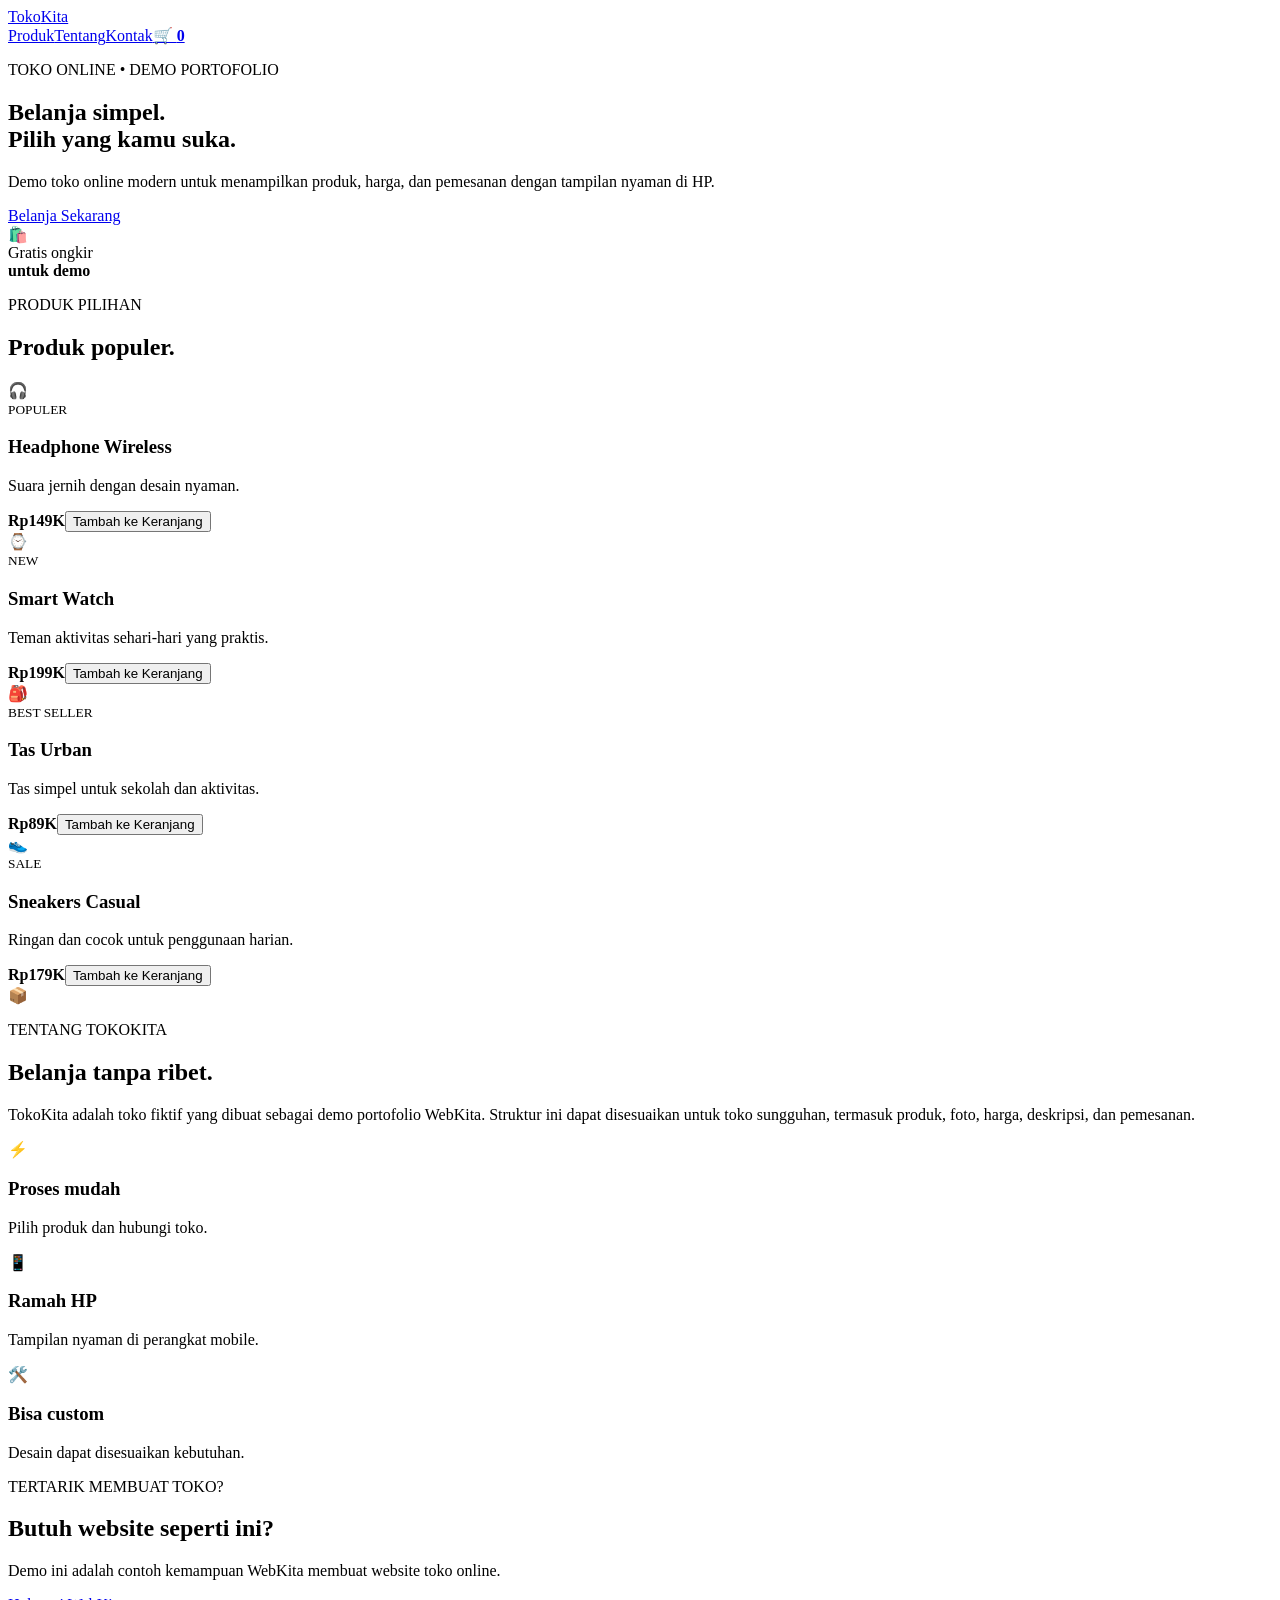
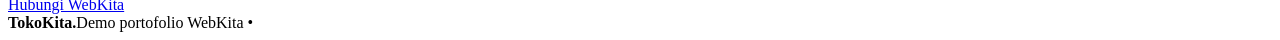
==== index.html @ 684fedd8 "Rename index (1).html to index.html" ====
<!doctype html><html lang="id"><head><meta charset="utf-8"><meta name="viewport" content="width=device-width,initial-scale=1"><title>TokoKita — Demo Toko</title><link rel="stylesheet" href="style.css"></head><body>
<header><a class="brand" href="#home">Toko<span>Kita</span></a><nav><a href="#produk">Produk</a><a href="#tentang">Tentang</a><a href="#kontak">Kontak</a><a href="#produk">🛒 <b id="cartCount">0</b></a></nav></header>
<main>
<section id="home" class="hero"><div><p class="label">TOKO ONLINE • DEMO PORTOFOLIO</p><h1>Belanja simpel.<br><span>Pilih yang kamu suka.</span></h1><p class="desc">Demo toko online modern untuk menampilkan produk, harga, dan pemesanan dengan tampilan nyaman di HP.</p><a class="btn primary" href="#produk">Belanja Sekarang</a></div><div class="hero-art"><div class="bag">🛍️</div><div class="float">Gratis ongkir<br><strong>untuk demo</strong></div></div></section>
<section id="produk" class="section"><p class="label">PRODUK PILIHAN</p><h2>Produk populer.</h2><div class="products">
<article><div class="pic one">🎧</div><div class="info"><small>POPULER</small><h3>Headphone Wireless</h3><p>Suara jernih dengan desain nyaman.</p><strong>Rp149K</strong><button onclick="addCart()">Tambah ke Keranjang</button></div></article>
<article><div class="pic two">⌚</div><div class="info"><small>NEW</small><h3>Smart Watch</h3><p>Teman aktivitas sehari-hari yang praktis.</p><strong>Rp199K</strong><button onclick="addCart()">Tambah ke Keranjang</button></div></article>
<article><div class="pic three">🎒</div><div class="info"><small>BEST SELLER</small><h3>Tas Urban</h3><p>Tas simpel untuk sekolah dan aktivitas.</p><strong>Rp89K</strong><button onclick="addCart()">Tambah ke Keranjang</button></div></article>
<article><div class="pic four">👟</div><div class="info"><small>SALE</small><h3>Sneakers Casual</h3><p>Ringan dan cocok untuk penggunaan harian.</p><strong>Rp179K</strong><button onclick="addCart()">Tambah ke Keranjang</button></div></article>
</div></section>
<section id="tentang" class="about"><div class="about-art">📦</div><div><p class="label">TENTANG TOKOKITA</p><h2>Belanja tanpa ribet.</h2><p class="muted">TokoKita adalah toko fiktif yang dibuat sebagai demo portofolio WebKita. Struktur ini dapat disesuaikan untuk toko sungguhan, termasuk produk, foto, harga, deskripsi, dan pemesanan.</p></div></section>
<section class="features"><div>⚡<h3>Proses mudah</h3><p>Pilih produk dan hubungi toko.</p></div><div>📱<h3>Ramah HP</h3><p>Tampilan nyaman di perangkat mobile.</p></div><div>🛠️<h3>Bisa custom</h3><p>Desain dapat disesuaikan kebutuhan.</p></div></section>
<section id="kontak" class="cta"><p class="label">TERTARIK MEMBUAT TOKO?</p><h2>Butuh website seperti ini?</h2><p>Demo ini adalah contoh kemampuan WebKita membuat website toko online.</p><a class="btn primary" href="https://wa.me/6283890390224?text=Halo%20WebKita%2C%20saya%20tertarik%20dengan%20demo%20website%20toko." target="_blank">Hubungi WebKita</a></section>
</main><footer><strong>TokoKita.</strong><span>Demo portofolio WebKita • <span id="year"></span></span></footer><script src="script.js"></script></body></html>
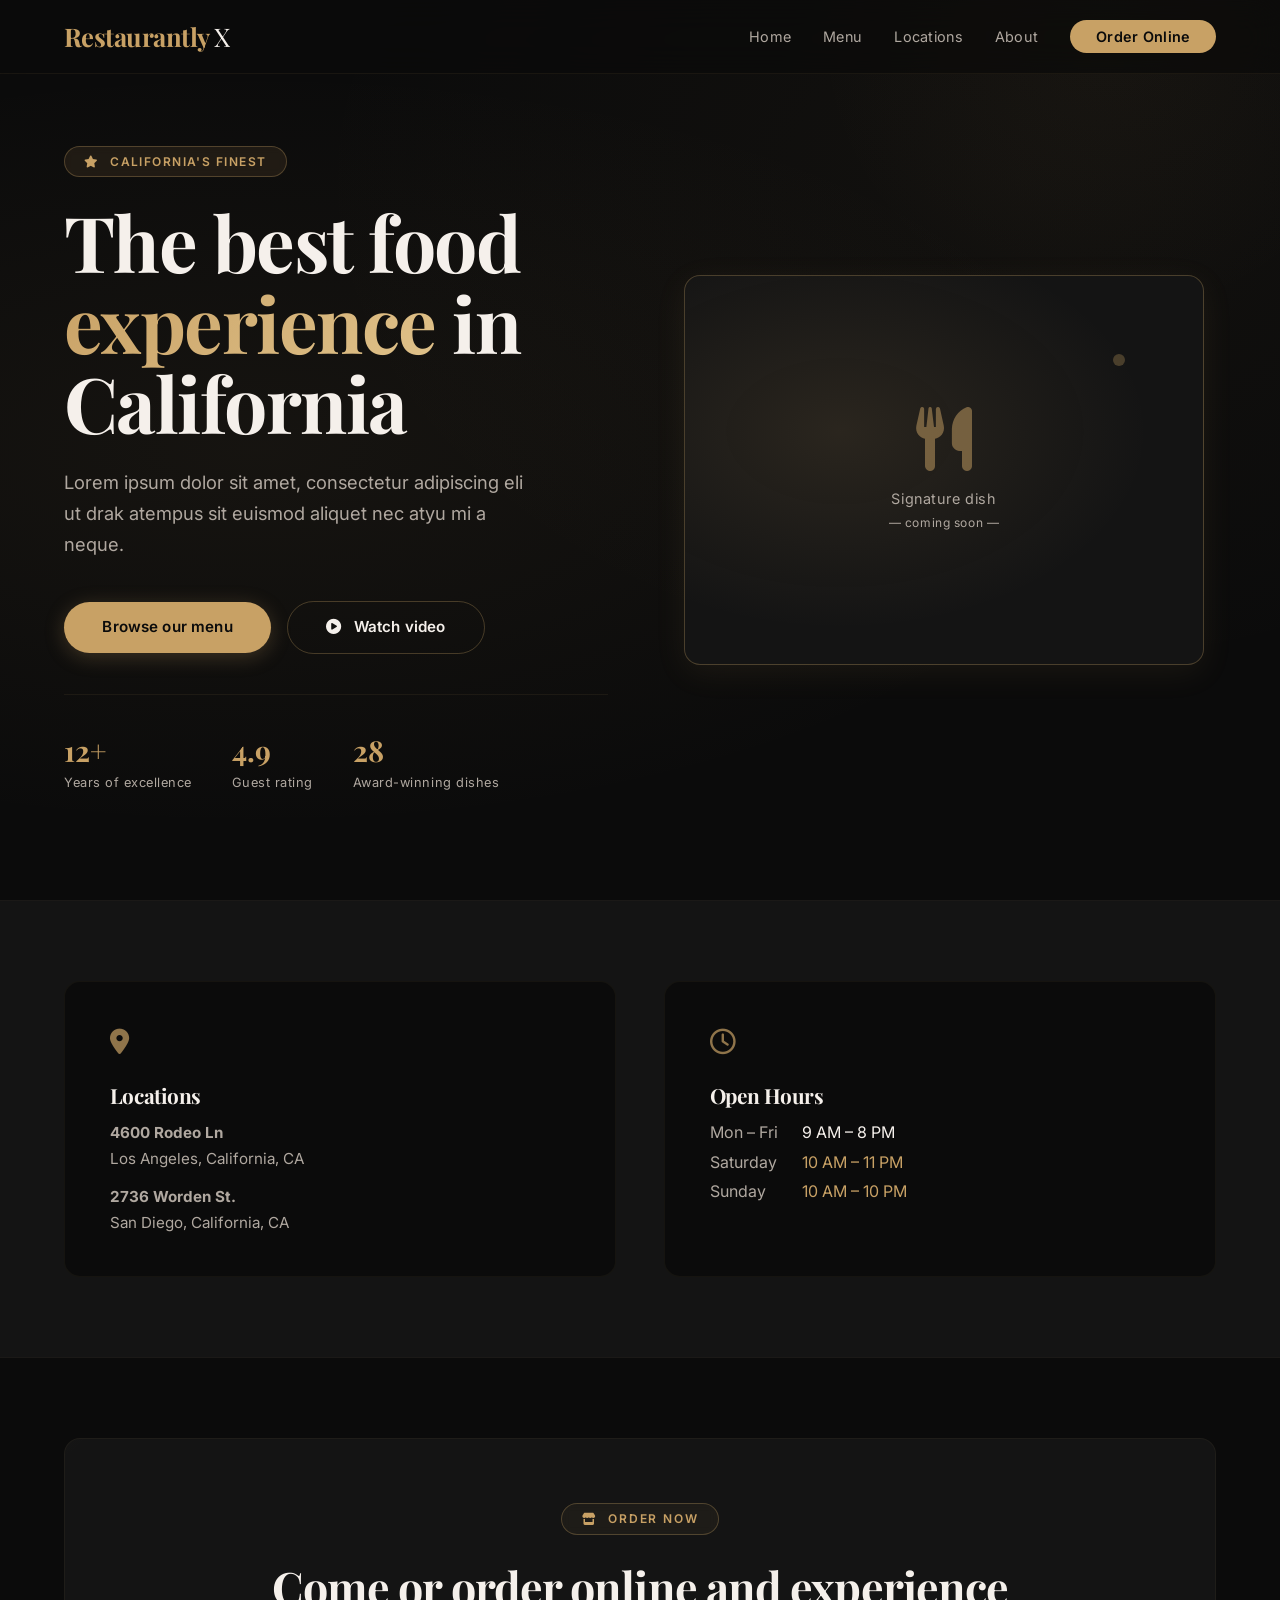
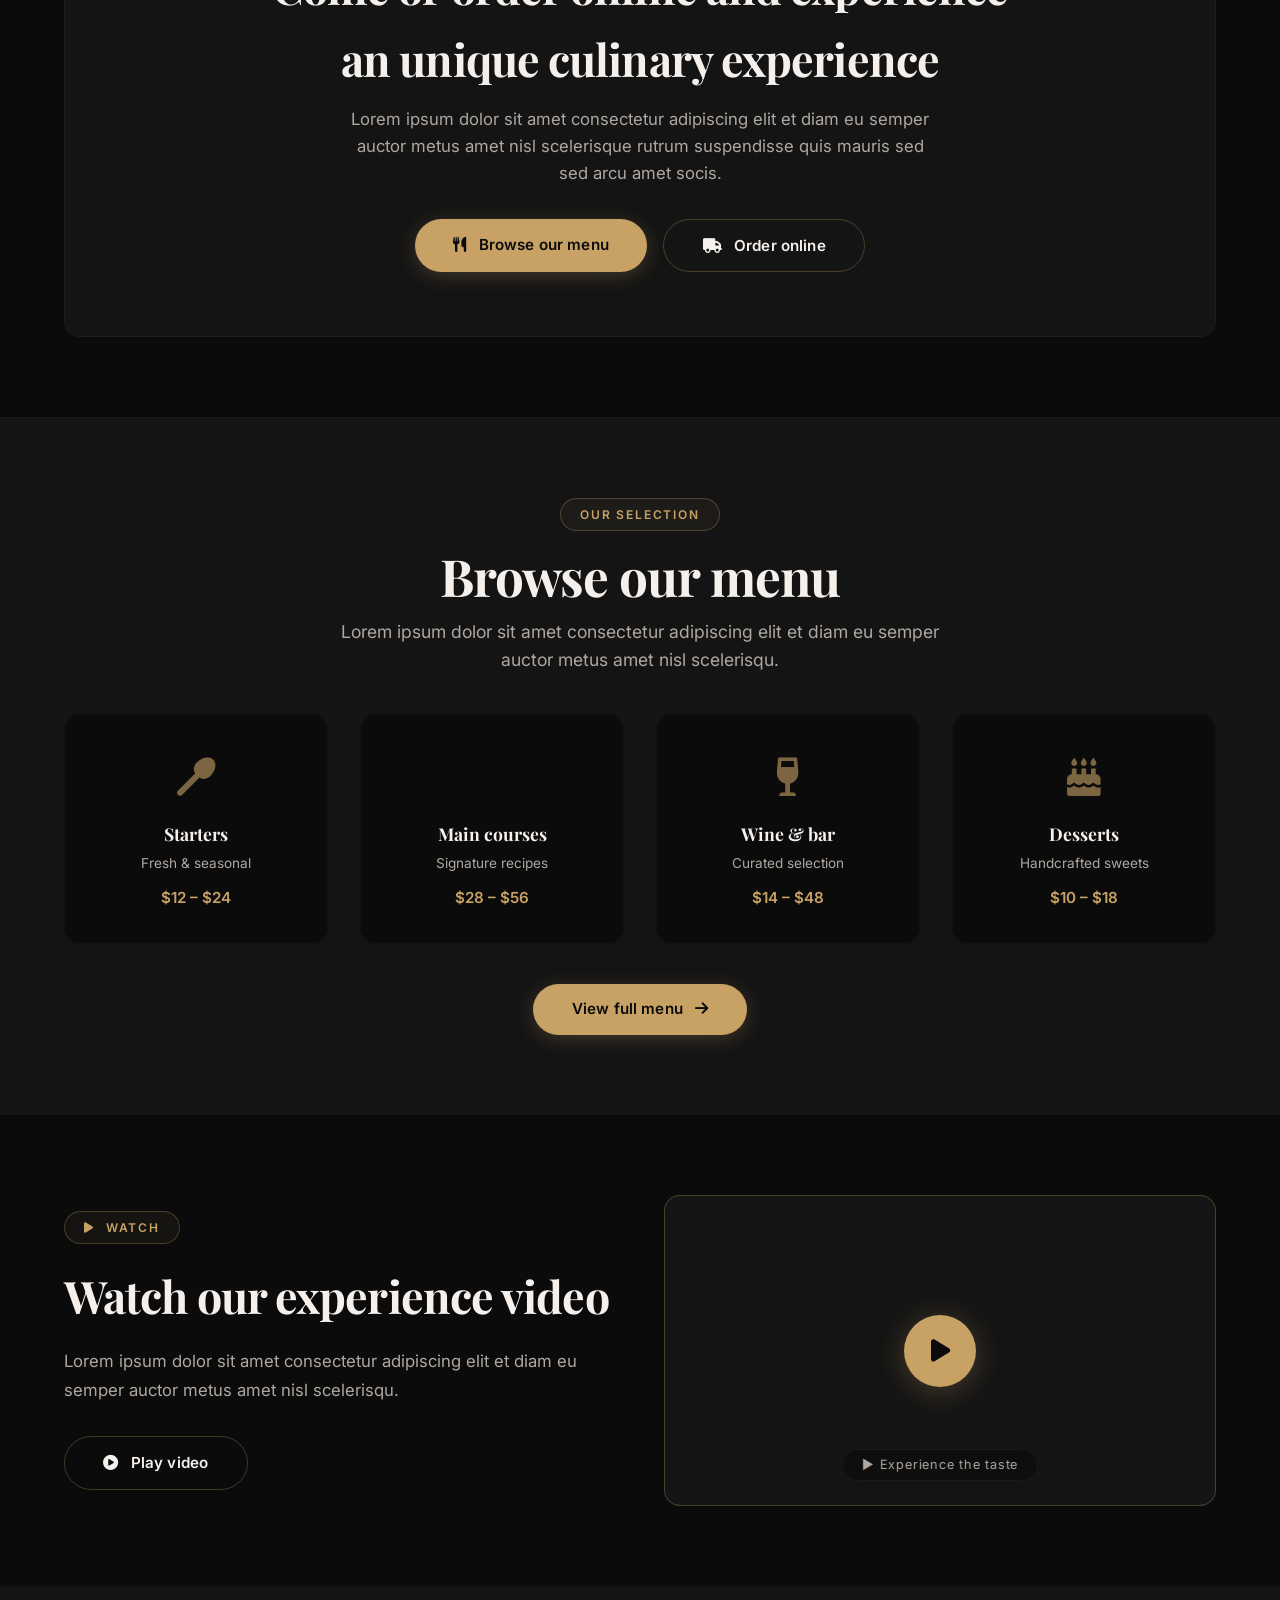
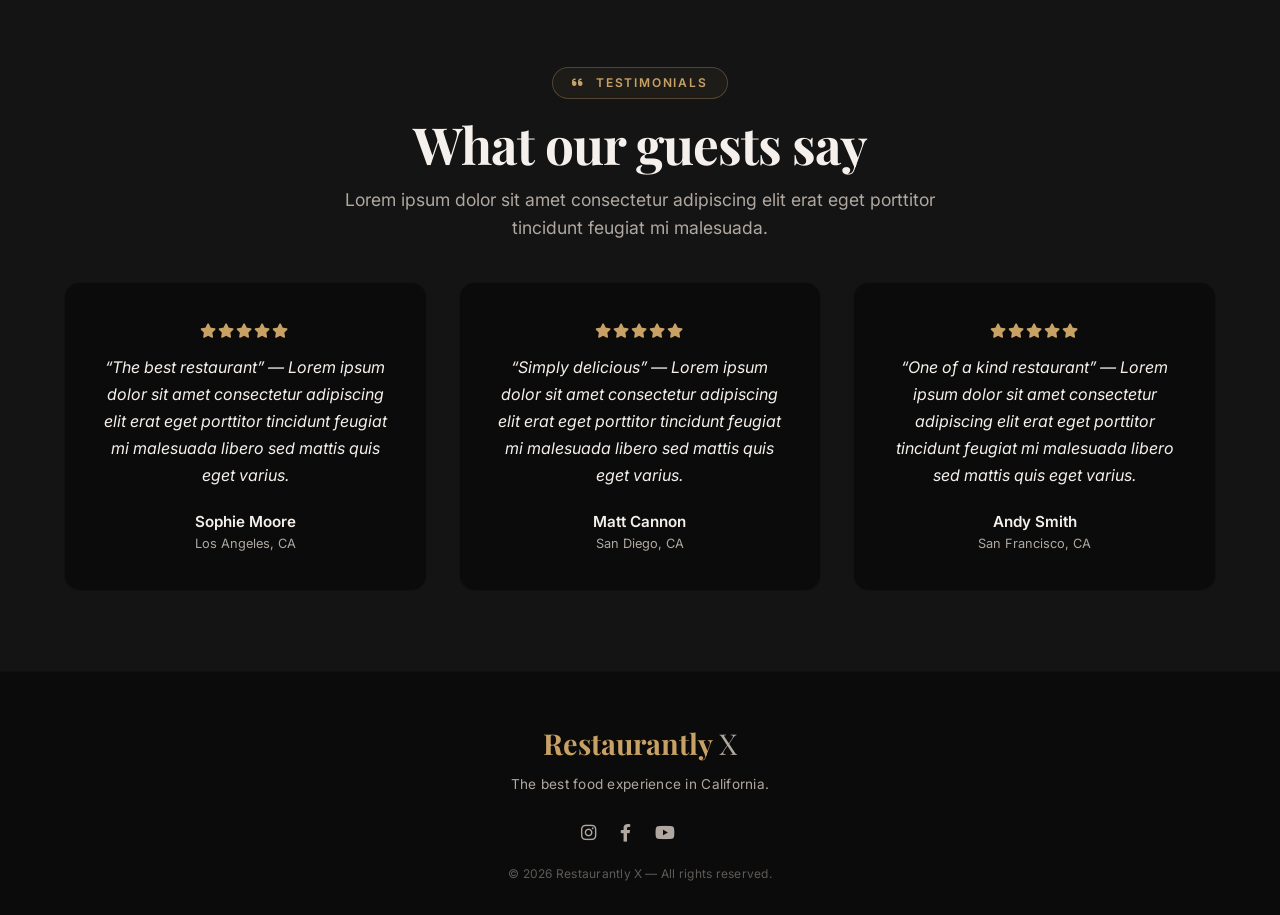
==== commit 3313907d: "Replace TokoKita demo with Restaurantly X template Replaced demo store HTML structure with restauran" ====
--- a/index.html
+++ b/index.html
@@ -1,14 +1,270 @@
-<!doctype html><html lang="id"><head><meta charset="utf-8"><meta name="viewport" content="width=device-width,initial-scale=1"><title>TokoKita — Demo Toko</title><link rel="stylesheet" href="style.css"></head><body>
-<header><a class="brand" href="#home">Toko<span>Kita</span></a><nav><a href="#produk">Produk</a><a href="#tentang">Tentang</a><a href="#kontak">Kontak</a><a href="#produk">🛒 <b id="cartCount">0</b></a></nav></header>
-<main>
-<section id="home" class="hero"><div><p class="label">TOKO ONLINE • DEMO PORTOFOLIO</p><h1>Belanja simpel.<br><span>Pilih yang kamu suka.</span></h1><p class="desc">Demo toko online modern untuk menampilkan produk, harga, dan pemesanan dengan tampilan nyaman di HP.</p><a class="btn primary" href="#produk">Belanja Sekarang</a></div><div class="hero-art"><div class="bag">🛍️</div><div class="float">Gratis ongkir<br><strong>untuk demo</strong></div></div></section>
-<section id="produk" class="section"><p class="label">PRODUK PILIHAN</p><h2>Produk populer.</h2><div class="products">
-<article><div class="pic one">🎧</div><div class="info"><small>POPULER</small><h3>Headphone Wireless</h3><p>Suara jernih dengan desain nyaman.</p><strong>Rp149K</strong><button onclick="addCart()">Tambah ke Keranjang</button></div></article>
-<article><div class="pic two">⌚</div><div class="info"><small>NEW</small><h3>Smart Watch</h3><p>Teman aktivitas sehari-hari yang praktis.</p><strong>Rp199K</strong><button onclick="addCart()">Tambah ke Keranjang</button></div></article>
-<article><div class="pic three">🎒</div><div class="info"><small>BEST SELLER</small><h3>Tas Urban</h3><p>Tas simpel untuk sekolah dan aktivitas.</p><strong>Rp89K</strong><button onclick="addCart()">Tambah ke Keranjang</button></div></article>
-<article><div class="pic four">👟</div><div class="info"><small>SALE</small><h3>Sneakers Casual</h3><p>Ringan dan cocok untuk penggunaan harian.</p><strong>Rp179K</strong><button onclick="addCart()">Tambah ke Keranjang</button></div></article>
-</div></section>
-<section id="tentang" class="about"><div class="about-art">📦</div><div><p class="label">TENTANG TOKOKITA</p><h2>Belanja tanpa ribet.</h2><p class="muted">TokoKita adalah toko fiktif yang dibuat sebagai demo portofolio WebKita. Struktur ini dapat disesuaikan untuk toko sungguhan, termasuk produk, foto, harga, deskripsi, dan pemesanan.</p></div></section>
-<section class="features"><div>⚡<h3>Proses mudah</h3><p>Pilih produk dan hubungi toko.</p></div><div>📱<h3>Ramah HP</h3><p>Tampilan nyaman di perangkat mobile.</p></div><div>🛠️<h3>Bisa custom</h3><p>Desain dapat disesuaikan kebutuhan.</p></div></section>
-<section id="kontak" class="cta"><p class="label">TERTARIK MEMBUAT TOKO?</p><h2>Butuh website seperti ini?</h2><p>Demo ini adalah contoh kemampuan WebKita membuat website toko online.</p><a class="btn primary" href="https://wa.me/6283890390224?text=Halo%20WebKita%2C%20saya%20tertarik%20dengan%20demo%20website%20toko." target="_blank">Hubungi WebKita</a></section>
-</main><footer><strong>TokoKita.</strong><span>Demo portofolio WebKita • <span id="year"></span></span></footer><script src="script.js"></script></body></html>
+<!DOCTYPE html>
+<html lang="en">
+<head>
+    <meta charset="UTF-8" />
+    <meta name="viewport" content="width=device-width, initial-scale=1.0" />
+    <title>Restaurantly X · Home V1</title>
+
+    <!-- Google Fonts -->
+    <link rel="preconnect" href="https://fonts.googleapis.com" />
+    <link rel="preconnect" href="https://fonts.gstatic.com" crossorigin />
+    <link href="https://fonts.googleapis.com/css2?family=Playfair+Display:ital,wght@0,400;0,700;1,400&family=Inter:opsz,wght@14..32,300;14..32,400;14..32,600;14..32,700&display=swap" rel="stylesheet" />
+
+    <!-- Font Awesome (icons) -->
+    <link rel="stylesheet" href="https://cdnjs.cloudflare.com/ajax/libs/font-awesome/6.0.0-beta3/css/all.min.css" />
+
+    <!-- Main CSS -->
+    <link rel="stylesheet" href="style.css" />
+</head>
+<body>
+
+    <!-- ===== NAVBAR ===== -->
+    <nav class="navbar" id="navbar">
+        <div class="container">
+            <a href="#" class="nav-logo">Restaurantly <span>X</span></a>
+
+            <ul class="nav-links" id="navLinks">
+                <li><a href="#">Home</a></li>
+                <li><a href="#">Menu</a></li>
+                <li><a href="#">Locations</a></li>
+                <li><a href="#">About</a></li>
+                <li><a href="#" class="btn-nav">Order Online</a></li>
+            </ul>
+
+            <button class="nav-toggle" id="navToggle" aria-label="Toggle navigation">
+                <span></span>
+                <span></span>
+                <span></span>
+            </button>
+        </div>
+    </nav>
+
+    <!-- ===== HERO ===== -->
+    <section class="hero" id="home">
+        <div class="container">
+            <div class="hero-grid">
+
+                <!-- left -->
+                <div class="hero-content">
+                    <span class="hero-badge"><i class="fas fa-star" style="margin-right: 6px;"></i> California's Finest</span>
+                    <h1 class="hero-title heading-serif">
+                        The best food <br /><span class="highlight">experience</span> in California
+                    </h1>
+                    <p class="hero-desc">
+                        Lorem ipsum dolor sit amet, consectetur adipiscing eli ut drak
+                        atempus sit euismod aliquet nec atyu mi a neque.
+                    </p>
+                    <div class="hero-buttons">
+                        <a href="#" class="btn-primary">Browse our menu</a>
+                        <a href="#" class="btn-outline"><i class="fas fa-play-circle"></i> Watch video</a>
+                    </div>
+
+                    <div class="hero-stats">
+                        <div class="stat">
+                            <span class="stat-number">12+</span>
+                            <span class="stat-label">Years of excellence</span>
+                        </div>
+                        <div class="stat">
+                            <span class="stat-number">4.9</span>
+                            <span class="stat-label">Guest rating</span>
+                        </div>
+                        <div class="stat">
+                            <span class="stat-number">28</span>
+                            <span class="stat-label">Award-winning dishes</span>
+                        </div>
+                    </div>
+                </div>
+
+                <!-- right -->
+                <div class="hero-visual">
+                    <div class="hero-image-placeholder">
+                        <i class="fas fa-utensils"></i>
+                        <p>Signature dish<br /><span style="font-size:0.75rem; color:var(--text-muted);">— coming soon —</span></p>
+                        <span class="gold-dot"></span>
+                    </div>
+                </div>
+
+            </div>
+        </div>
+    </section>
+
+    <!-- ===== LOCATION & HOURS ===== -->
+    <section class="section-info" id="locations">
+        <div class="container">
+            <div class="info-grid">
+
+                <!-- Locations -->
+                <div class="info-card">
+                    <div class="card-icon"><i class="fas fa-location-dot"></i></div>
+                    <h3 class="heading-serif">Locations</h3>
+                    <p class="address-line"><strong>4600 Rodeo Ln</strong><br />Los Angeles, California, CA</p>
+                    <p class="address-line" style="margin-top: 0.75rem;"><strong>2736 Worden St.</strong><br />San Diego, California, CA</p>
+                </div>
+
+                <!-- Open Hours -->
+                <div class="info-card">
+                    <div class="card-icon"><i class="far fa-clock"></i></div>
+                    <h3 class="heading-serif">Open Hours</h3>
+                    <div class="hours-grid">
+                        <span class="day">Mon – Fri</span>
+                        <span class="time">9 AM – 8 PM</span>
+                        <span class="day">Saturday</span>
+                        <span class="time gold">10 AM – 11 PM</span>
+                        <span class="day">Sunday</span>
+                        <span class="time gold">10 AM – 10 PM</span>
+                    </div>
+                </div>
+
+            </div>
+        </div>
+    </section>
+
+    <!-- ===== CTA ORDER ===== -->
+    <section class="section-cta">
+        <div class="container">
+            <div class="cta-box">
+                <span class="section-tag"><i class="fas fa-store" style="margin-right: 6px;"></i> Order now</span>
+                <h2 class="heading-serif">Come or order online and experience <br class="hide-mobile" /> an unique culinary experience</h2>
+                <p>
+                    Lorem ipsum dolor sit amet consectetur adipiscing elit et diam eu semper
+                    auctor metus amet nisl scelerisque rutrum suspendisse quis mauris sed sed arcu amet socis.
+                </p>
+                <div class="btn-group">
+                    <a href="#" class="btn-primary"><i class="fas fa-utensils" style="margin-right: 8px;"></i> Browse our menu</a>
+                    <a href="#" class="btn-outline"><i class="fas fa-truck" style="margin-right: 8px;"></i> Order online</a>
+                </div>
+            </div>
+        </div>
+    </section>
+
+    <!-- ===== MENU PREVIEW ===== -->
+    <section class="section-menu" id="menu">
+        <div class="container text-center">
+            <span class="section-tag">Our selection</span>
+            <h2 class="section-title heading-serif">Browse our menu</h2>
+            <p class="section-subtitle">
+                Lorem ipsum dolor sit amet consectetur adipiscing elit et diam eu semper auctor metus amet nisl scelerisqu.
+            </p>
+
+            <div class="menu-grid">
+                <div class="menu-item">
+                    <div class="menu-icon"><i class="fas fa-utensil-spoon"></i></div>
+                    <h4>Starters</h4>
+                    <p>Fresh &amp; seasonal</p>
+                    <span class="price">$12 – $24</span>
+                </div>
+                <div class="menu-item">
+                    <div class="menu-icon"><i class="fas fa-bowl-food"></i></div>
+                    <h4>Main courses</h4>
+                    <p>Signature recipes</p>
+                    <span class="price">$28 – $56</span>
+                </div>
+                <div class="menu-item">
+                    <div class="menu-icon"><i class="fas fa-wine-glass"></i></div>
+                    <h4>Wine &amp; bar</h4>
+                    <p>Curated selection</p>
+                    <span class="price">$14 – $48</span>
+                </div>
+                <div class="menu-item">
+                    <div class="menu-icon"><i class="fas fa-cake"></i></div>
+                    <h4>Desserts</h4>
+                    <p>Handcrafted sweets</p>
+                    <span class="price">$10 – $18</span>
+                </div>
+            </div>
+
+            <div style="margin-top: 2.5rem;">
+                <a href="#" class="btn-primary">View full menu <i class="fas fa-arrow-right" style="margin-left: 8px;"></i></a>
+            </div>
+        </div>
+    </section>
+
+    <!-- ===== VIDEO / EXPERIENCE ===== -->
+    <section class="section-video" id="video">
+        <div class="container">
+            <div class="video-grid">
+
+                <div class="video-content">
+                    <span class="section-tag"><i class="fas fa-play" style="margin-right: 6px;"></i> Watch</span>
+                    <h2 class="heading-serif">Watch our experience video</h2>
+                    <p>
+                        Lorem ipsum dolor sit amet consectetur adipiscing elit et diam eu semper
+                        auctor metus amet nisl scelerisqu.
+                    </p>
+                    <a href="#" class="btn-outline"><i class="fas fa-play-circle" style="margin-right: 8px;"></i> Play video</a>
+                </div>
+
+                <div class="video-player" role="button" tabindex="0">
+                    <div class="play-btn"><i class="fas fa-play"></i></div>
+                    <span class="play-label">▶  Experience the taste</span>
+                </div>
+
+            </div>
+        </div>
+    </section>
+
+    <!-- ===== TESTIMONIALS ===== -->
+    <section class="section-testimonials" id="testimonials">
+        <div class="container text-center">
+            <span class="section-tag"><i class="fas fa-quote-left" style="margin-right: 6px;"></i> Testimonials</span>
+            <h2 class="section-title heading-serif">What our guests say</h2>
+            <p class="section-subtitle">
+                Lorem ipsum dolor sit amet consectetur adipiscing elit erat eget porttitor tincidunt feugiat mi malesuada.
+            </p>
+
+            <div class="testimonial-grid">
+
+                <div class="testimonial-card">
+                    <div class="stars"><i class="fas fa-star"></i><i class="fas fa-star"></i><i class="fas fa-star"></i><i class="fas fa-star"></i><i class="fas fa-star"></i></div>
+                    <blockquote>“The best restaurant” — Lorem ipsum dolor sit amet consectetur adipiscing elit erat eget porttitor tincidunt feugiat mi malesuada libero sed mattis quis eget varius.</blockquote>
+                    <div class="author">
+                        <span class="author-name">Sophie Moore</span>
+                        <span class="author-location">Los Angeles, CA</span>
+                    </div>
+                </div>
+
+                <div class="testimonial-card">
+                    <div class="stars"><i class="fas fa-star"></i><i class="fas fa-star"></i><i class="fas fa-star"></i><i class="fas fa-star"></i><i class="fas fa-star"></i></div>
+                    <blockquote>“Simply delicious” — Lorem ipsum dolor sit amet consectetur adipiscing elit erat eget porttitor tincidunt feugiat mi malesuada libero sed mattis quis eget varius.</blockquote>
+                    <div class="author">
+                        <span class="author-name">Matt Cannon</span>
+                        <span class="author-location">San Diego, CA</span>
+                    </div>
+                </div>
+
+                <div class="testimonial-card">
+                    <div class="stars"><i class="fas fa-star"></i><i class="fas fa-star"></i><i class="fas fa-star"></i><i class="fas fa-star"></i><i class="fas fa-star"></i></div>
+                    <blockquote>“One of a kind restaurant” — Lorem ipsum dolor sit amet consectetur adipiscing elit erat eget porttitor tincidunt feugiat mi malesuada libero sed mattis quis eget varius.</blockquote>
+                    <div class="author">
+                        <span class="author-name">Andy Smith</span>
+                        <span class="author-location">San Francisco, CA</span>
+                    </div>
+                </div>
+
+            </div>
+        </div>
+    </section>
+
+    <!-- ===== FOOTER ===== -->
+    <footer class="footer">
+        <div class="container">
+            <div class="footer-logo">Restaurantly <span style="color:var(--text-muted); font-weight:300;">X</span></div>
+            <p style="max-width:400px; margin:0 auto 0.5rem auto;">
+                The best food experience in California.
+            </p>
+            <div class="socials">
+                <a href="#" aria-label="Instagram"><i class="fab fa-instagram"></i></a>
+                <a href="#" aria-label="Facebook"><i class="fab fa-facebook-f"></i></a>
+                <a href="#" aria-label="YouTube"><i class="fab fa-youtube"></i></a>
+                <a href="#" aria-label="Twitter"><i class="fab fa-x-twitter"></i></a>
+            </div>
+            <p style="font-size:0.75rem; opacity:0.5;">
+                &copy; 2026 Restaurantly X — All rights reserved.
+            </p>
+        </div>
+    </footer>
+
+    <!-- Main JavaScript -->
+    <script src="script.js"></script>
+</body>
+</html>
--- a/style.css
+++ b/style.css
@@ -0,0 +1,915 @@
+/* ----- RESET & BASE ----- */
+*,
+*::before,
+*::after {
+    margin: 0;
+    padding: 0;
+    box-sizing: border-box;
+}
+
+:root {
+    --bg-dark: #0b0b0b;
+    --bg-card: #141414;
+    --bg-section: #1a1a1a;
+    --gold: #c8a165;
+    --gold-light: #e0c28a;
+    --gold-glow: rgba(200, 161, 101, 0.25);
+    --text-light: #f5f0eb;
+    --text-muted: #b0a8a0;
+    --border-gold: rgba(200, 161, 101, 0.3);
+    --shadow-gold: 0 8px 32px rgba(200, 161, 101, 0.08);
+    --radius: 16px;
+    --transition: 0.35s cubic-bezier(0.25, 0.46, 0.45, 0.94);
+}
+
+html {
+    scroll-behavior: smooth;
+}
+
+body {
+    font-family: 'Inter', sans-serif;
+    background-color: var(--bg-dark);
+    color: var(--text-light);
+    line-height: 1.6;
+    -webkit-font-smoothing: antialiased;
+}
+
+img {
+    max-width: 100%;
+    display: block;
+}
+
+a {
+    text-decoration: none;
+    color: inherit;
+}
+
+.container {
+    max-width: 1200px;
+    margin: 0 auto;
+    padding: 0 24px;
+}
+
+/* ----- TYPOGRAPHY ----- */
+.heading-serif {
+    font-family: 'Playfair Display', serif;
+    font-weight: 700;
+    letter-spacing: -0.02em;
+}
+
+.heading-serif-italic {
+    font-family: 'Playfair Display', serif;
+    font-weight: 400;
+    font-style: italic;
+}
+
+.gold-text {
+    color: var(--gold);
+}
+
+.gold-border {
+    border-color: var(--gold);
+}
+
+.section-tag {
+    display: inline-block;
+    font-size: 0.75rem;
+    font-weight: 600;
+    letter-spacing: 0.15em;
+    text-transform: uppercase;
+    color: var(--gold);
+    border: 1px solid var(--border-gold);
+    padding: 0.35rem 1.2rem;
+    border-radius: 40px;
+    margin-bottom: 1rem;
+    backdrop-filter: blur(4px);
+    background: rgba(200, 161, 101, 0.06);
+}
+
+.section-title {
+    font-size: clamp(2rem, 5vw, 3.2rem);
+    line-height: 1.15;
+    margin-bottom: 0.75rem;
+}
+
+.section-subtitle {
+    font-size: 1.1rem;
+    color: var(--text-muted);
+    max-width: 600px;
+    margin: 0 auto 2rem auto;
+}
+
+/* ----- BUTTONS ----- */
+.btn-primary {
+    display: inline-block;
+    background: var(--gold);
+    color: #0b0b0b;
+    font-weight: 600;
+    font-size: 0.95rem;
+    padding: 0.85rem 2.4rem;
+    border-radius: 60px;
+    border: none;
+    cursor: pointer;
+    transition: var(--transition);
+    letter-spacing: 0.01em;
+    box-shadow: 0 4px 20px rgba(200, 161, 101, 0.25);
+}
+
+.btn-primary:hover {
+    background: var(--gold-light);
+    transform: translateY(-2px);
+    box-shadow: 0 8px 32px rgba(200, 161, 101, 0.35);
+}
+
+.btn-outline {
+    display: inline-block;
+    background: transparent;
+    color: var(--text-light);
+    font-weight: 600;
+    font-size: 0.95rem;
+    padding: 0.85rem 2.4rem;
+    border-radius: 60px;
+    border: 1.5px solid var(--border-gold);
+    cursor: pointer;
+    transition: var(--transition);
+    letter-spacing: 0.01em;
+}
+
+.btn-outline:hover {
+    background: var(--gold);
+    color: #0b0b0b;
+    border-color: var(--gold);
+    transform: translateY(-2px);
+    box-shadow: 0 8px 32px rgba(200, 161, 101, 0.2);
+}
+
+/* ----- NAVIGATION ----- */
+.navbar {
+    position: fixed;
+    top: 0;
+    left: 0;
+    right: 0;
+    z-index: 1000;
+    padding: 1rem 0;
+    background: rgba(11, 11, 11, 0.7);
+    backdrop-filter: blur(16px) saturate(180%);
+    border-bottom: 1px solid rgba(200, 161, 101, 0.08);
+    transition: var(--transition);
+}
+
+.navbar .container {
+    display: flex;
+    align-items: center;
+    justify-content: space-between;
+    flex-wrap: wrap;
+    gap: 0.75rem 1.5rem;
+}
+
+.nav-logo {
+    font-family: 'Playfair Display', serif;
+    font-size: 1.6rem;
+    font-weight: 700;
+    letter-spacing: -0.02em;
+    color: var(--gold);
+}
+
+.nav-logo span {
+    color: var(--text-light);
+    font-weight: 300;
+}
+
+.nav-links {
+    display: flex;
+    align-items: center;
+    gap: 2rem;
+    list-style: none;
+    font-size: 0.9rem;
+    font-weight: 400;
+}
+
+.nav-links a {
+    color: var(--text-muted);
+    transition: var(--transition);
+    position: relative;
+    letter-spacing: 0.02em;
+}
+
+.nav-links a::after {
+    content: '';
+    position: absolute;
+    bottom: -4px;
+    left: 0;
+    width: 0;
+    height: 2px;
+    background: var(--gold);
+    transition: var(--transition);
+}
+
+.nav-links a:hover {
+    color: var(--text-light);
+}
+
+.nav-links a:hover::after {
+    width: 100%;
+}
+
+.nav-links .btn-nav {
+    background: var(--gold);
+    color: #0b0b0b;
+    padding: 0.5rem 1.6rem;
+    border-radius: 40px;
+    font-weight: 600;
+    transition: var(--transition);
+}
+
+.nav-links .btn-nav:hover {
+    background: var(--gold-light);
+    transform: translateY(-1px);
+    box-shadow: 0 4px 20px rgba(200, 161, 101, 0.25);
+}
+
+.nav-links .btn-nav::after {
+    display: none;
+}
+
+.nav-toggle {
+    display: none;
+    flex-direction: column;
+    gap: 5px;
+    background: transparent;
+    border: none;
+    cursor: pointer;
+    padding: 4px;
+}
+
+.nav-toggle span {
+    display: block;
+    width: 26px;
+    height: 2px;
+    background: var(--text-light);
+    border-radius: 4px;
+    transition: var(--transition);
+}
+
+/* ----- HERO ----- */
+.hero {
+    min-height: 100vh;
+    display: flex;
+    align-items: center;
+    position: relative;
+    padding: 120px 0 80px;
+    background:
+        radial-gradient(ellipse at 20% 50%, rgba(200, 161, 101, 0.06) 0%, transparent 60%),
+        radial-gradient(ellipse at 80% 20%, rgba(200, 161, 101, 0.04) 0%, transparent 50%),
+        var(--bg-dark);
+    overflow: hidden;
+}
+
+.hero::before {
+    content: '';
+    position: absolute;
+    top: -30%;
+    right: -10%;
+    width: 600px;
+    height: 600px;
+    background: radial-gradient(circle, rgba(200, 161, 101, 0.04) 0%, transparent 70%);
+    border-radius: 50%;
+    pointer-events: none;
+}
+
+.hero-grid {
+    display: grid;
+    grid-template-columns: 1fr 1fr;
+    gap: 4rem;
+    align-items: center;
+    position: relative;
+    z-index: 2;
+}
+
+.hero-content {
+    max-width: 620px;
+}
+
+.hero-badge {
+    display: inline-block;
+    background: rgba(200, 161, 101, 0.10);
+    border: 1px solid var(--border-gold);
+    border-radius: 40px;
+    padding: 0.3rem 1.2rem;
+    font-size: 0.75rem;
+    font-weight: 600;
+    letter-spacing: 0.12em;
+    text-transform: uppercase;
+    color: var(--gold);
+    margin-bottom: 1.5rem;
+    backdrop-filter: blur(4px);
+}
+
+.hero-title {
+    font-size: clamp(2.8rem, 7vw, 4.8rem);
+    line-height: 1.05;
+    margin-bottom: 1.5rem;
+}
+
+.hero-title .highlight {
+    background: linear-gradient(135deg, var(--gold), var(--gold-light));
+    -webkit-background-clip: text;
+    -webkit-text-fill-color: transparent;
+    background-clip: text;
+}
+
+.hero-desc {
+    font-size: 1.15rem;
+    color: var(--text-muted);
+    max-width: 480px;
+    margin-bottom: 2.5rem;
+    line-height: 1.7;
+}
+
+.hero-buttons {
+    display: flex;
+    flex-wrap: wrap;
+    gap: 1rem;
+    align-items: center;
+}
+
+.hero-buttons .btn-outline i {
+    margin-right: 0.5rem;
+}
+
+.hero-visual {
+    display: flex;
+    justify-content: center;
+    align-items: center;
+    position: relative;
+}
+
+.hero-image-placeholder {
+    width: 100%;
+    max-width: 520px;
+    aspect-ratio: 4/3;
+    background:
+        radial-gradient(ellipse at 30% 40%, rgba(200, 161, 101, 0.12) 0%, transparent 60%),
+        var(--bg-card);
+    border-radius: var(--radius);
+    border: 1px solid var(--border-gold);
+    display: flex;
+    flex-direction: column;
+    align-items: center;
+    justify-content: center;
+    padding: 2rem;
+    text-align: center;
+    position: relative;
+    box-shadow: var(--shadow-gold);
+    backdrop-filter: blur(2px);
+}
+
+.hero-image-placeholder i {
+    font-size: 4rem;
+    color: var(--gold);
+    opacity: 0.5;
+    margin-bottom: 1rem;
+}
+
+.hero-image-placeholder p {
+    color: var(--text-muted);
+    font-size: 0.9rem;
+    letter-spacing: 0.04em;
+}
+
+.hero-image-placeholder .gold-dot {
+    position: absolute;
+    width: 12px;
+    height: 12px;
+    background: var(--gold);
+    border-radius: 50%;
+    opacity: 0.3;
+    top: 20%;
+    right: 15%;
+    animation: pulse-dot 3s ease-in-out infinite;
+}
+
+@keyframes pulse-dot {
+    0%,
+    100% {
+        opacity: 0.2;
+        transform: scale(1);
+    }
+    50% {
+        opacity: 0.6;
+        transform: scale(1.4);
+    }
+}
+
+.hero-stats {
+    display: flex;
+    gap: 2.5rem;
+    margin-top: 2.5rem;
+    padding-top: 2rem;
+    border-top: 1px solid rgba(200, 161, 101, 0.08);
+}
+
+.hero-stats .stat {
+    display: flex;
+    flex-direction: column;
+}
+
+.hero-stats .stat-number {
+    font-family: 'Playfair Display', serif;
+    font-size: 1.8rem;
+    font-weight: 700;
+    color: var(--gold);
+}
+
+.hero-stats .stat-label {
+    font-size: 0.8rem;
+    color: var(--text-muted);
+    letter-spacing: 0.04em;
+}
+
+/* ----- LOCATION & HOURS (dual) ----- */
+.section-info {
+    padding: 5rem 0;
+    background: var(--bg-card);
+    border-top: 1px solid rgba(200, 161, 101, 0.04);
+    border-bottom: 1px solid rgba(200, 161, 101, 0.04);
+}
+
+.info-grid {
+    display: grid;
+    grid-template-columns: 1fr 1fr;
+    gap: 3rem;
+}
+
+.info-card {
+    background: var(--bg-dark);
+    border-radius: var(--radius);
+    padding: 2.5rem 2.8rem;
+    border: 1px solid rgba(200, 161, 101, 0.06);
+    transition: var(--transition);
+}
+
+.info-card:hover {
+    border-color: var(--border-gold);
+    box-shadow: var(--shadow-gold);
+}
+
+.info-card .card-icon {
+    font-size: 1.6rem;
+    color: var(--gold);
+    margin-bottom: 1rem;
+    opacity: 0.7;
+}
+
+.info-card h3 {
+    font-family: 'Playfair Display', serif;
+    font-size: 1.3rem;
+    margin-bottom: 0.5rem;
+}
+
+.info-card p {
+    color: var(--text-muted);
+    font-size: 0.95rem;
+    line-height: 1.7;
+}
+
+.info-card .address-line {
+    margin-top: 0.25rem;
+}
+
+.info-card .hours-grid {
+    display: grid;
+    grid-template-columns: auto 1fr;
+    gap: 0.25rem 1.5rem;
+    margin-top: 0.5rem;
+}
+
+.info-card .hours-grid .day {
+    color: var(--text-muted);
+    font-weight: 400;
+}
+
+.info-card .hours-grid .time {
+    color: var(--text-light);
+    font-weight: 400;
+}
+
+.info-card .hours-grid .time.gold {
+    color: var(--gold);
+}
+
+/* ----- CTA ORDER ----- */
+.section-cta {
+    padding: 5rem 0;
+    background: var(--bg-dark);
+}
+
+.cta-box {
+    background: var(--bg-card);
+    border-radius: var(--radius);
+    padding: 4rem 3rem;
+    text-align: center;
+    border: 1px solid rgba(200, 161, 101, 0.06);
+    position: relative;
+    overflow: hidden;
+}
+
+.cta-box::before {
+    content: '';
+    position: absolute;
+    top: -50%;
+    left: -20%;
+    width: 300px;
+    height: 300px;
+    background: radial-gradient(circle, rgba(200, 161, 101, 0.04) 0%, transparent 70%);
+    border-radius: 50%;
+    pointer-events: none;
+}
+
+.cta-box h2 {
+    font-size: clamp(1.8rem, 4vw, 2.8rem);
+    margin-bottom: 0.75rem;
+    position: relative;
+}
+
+.cta-box p {
+    color: var(--text-muted);
+    max-width: 580px;
+    margin: 0 auto 2rem auto;
+    font-size: 1.05rem;
+    position: relative;
+}
+
+.cta-box .btn-group {
+    display: flex;
+    flex-wrap: wrap;
+    justify-content: center;
+    gap: 1rem;
+    position: relative;
+}
+
+/* ----- MENU PREVIEW ----- */
+.section-menu {
+    padding: 5rem 0;
+    background: var(--bg-card);
+    border-top: 1px solid rgba(200, 161, 101, 0.04);
+}
+
+.menu-grid {
+    display: grid;
+    grid-template-columns: repeat(auto-fit, minmax(220px, 1fr));
+    gap: 2rem;
+    margin-top: 2.5rem;
+}
+
+.menu-item {
+    background: var(--bg-dark);
+    border-radius: var(--radius);
+    padding: 2rem 1.5rem;
+    text-align: center;
+    border: 1px solid rgba(200, 161, 101, 0.04);
+    transition: var(--transition);
+}
+
+.menu-item:hover {
+    border-color: var(--border-gold);
+    transform: translateY(-4px);
+    box-shadow: var(--shadow-gold);
+}
+
+.menu-item .menu-icon {
+    font-size: 2.4rem;
+    color: var(--gold);
+    opacity: 0.6;
+    margin-bottom: 0.75rem;
+}
+
+.menu-item h4 {
+    font-family: 'Playfair Display', serif;
+    font-size: 1.1rem;
+    margin-bottom: 0.25rem;
+}
+
+.menu-item p {
+    font-size: 0.85rem;
+    color: var(--text-muted);
+}
+
+.menu-item .price {
+    display: inline-block;
+    margin-top: 0.75rem;
+    font-weight: 600;
+    color: var(--gold);
+    font-size: 0.95rem;
+}
+
+/* ----- VIDEO / EXPERIENCE ----- */
+.section-video {
+    padding: 5rem 0;
+    background: var(--bg-dark);
+    border-bottom: 1px solid rgba(200, 161, 101, 0.04);
+}
+
+.video-grid {
+    display: grid;
+    grid-template-columns: 1fr 1fr;
+    gap: 3rem;
+    align-items: center;
+}
+
+.video-content h2 {
+    font-size: clamp(1.8rem, 4vw, 2.8rem);
+    margin-bottom: 1rem;
+}
+
+.video-content p {
+    color: var(--text-muted);
+    font-size: 1.05rem;
+    line-height: 1.7;
+    margin-bottom: 2rem;
+}
+
+.video-player {
+    background: var(--bg-card);
+    border-radius: var(--radius);
+    aspect-ratio: 16/9;
+    display: flex;
+    align-items: center;
+    justify-content: center;
+    border: 1px solid var(--border-gold);
+    position: relative;
+    cursor: pointer;
+    transition: var(--transition);
+    overflow: hidden;
+}
+
+.video-player:hover {
+    border-color: var(--gold);
+    box-shadow: var(--shadow-gold);
+}
+
+.video-player .play-btn {
+    width: 72px;
+    height: 72px;
+    background: var(--gold);
+    border-radius: 50%;
+    display: flex;
+    align-items: center;
+    justify-content: center;
+    font-size: 1.6rem;
+    color: #0b0b0b;
+    transition: var(--transition);
+    box-shadow: 0 4px 30px rgba(200, 161, 101, 0.3);
+}
+
+.video-player:hover .play-btn {
+    transform: scale(1.08);
+    background: var(--gold-light);
+}
+
+.video-player .play-label {
+    position: absolute;
+    bottom: 1.5rem;
+    left: 50%;
+    transform: translateX(-50%);
+    font-size: 0.8rem;
+    color: var(--text-muted);
+    letter-spacing: 0.06em;
+    background: rgba(11, 11, 11, 0.6);
+    padding: 0.3rem 1.2rem;
+    border-radius: 40px;
+    backdrop-filter: blur(4px);
+    border: 1px solid rgba(200, 161, 101, 0.08);
+}
+
+/* ----- TESTIMONIALS ----- */
+.section-testimonials {
+    padding: 5rem 0;
+    background: var(--bg-card);
+}
+
+.testimonial-grid {
+    display: grid;
+    grid-template-columns: repeat(auto-fit, minmax(280px, 1fr));
+    gap: 2rem;
+    margin-top: 2.5rem;
+}
+
+.testimonial-card {
+    background: var(--bg-dark);
+    border-radius: var(--radius);
+    padding: 2.2rem 2rem;
+    border: 1px solid rgba(200, 161, 101, 0.04);
+    transition: var(--transition);
+}
+
+.testimonial-card:hover {
+    border-color: var(--border-gold);
+    transform: translateY(-3px);
+    box-shadow: var(--shadow-gold);
+}
+
+.testimonial-card .stars {
+    color: var(--gold);
+    font-size: 0.9rem;
+    letter-spacing: 2px;
+    margin-bottom: 0.75rem;
+}
+
+.testimonial-card blockquote {
+    font-size: 1rem;
+    line-height: 1.7;
+    color: var(--text-light);
+    margin-bottom: 1.25rem;
+    font-style: italic;
+}
+
+.testimonial-card .author {
+    display: flex;
+    flex-direction: column;
+}
+
+.testimonial-card .author-name {
+    font-weight: 600;
+    font-size: 0.95rem;
+}
+
+.testimonial-card .author-location {
+    font-size: 0.8rem;
+    color: var(--text-muted);
+}
+
+/* ----- FOOTER ----- */
+.footer {
+    padding: 3rem 0 2rem;
+    background: var(--bg-dark);
+    border-top: 1px solid rgba(200, 161, 101, 0.04);
+    text-align: center;
+}
+
+.footer .footer-logo {
+    font-family: 'Playfair Display', serif;
+    font-size: 1.8rem;
+    font-weight: 700;
+    color: var(--gold);
+    margin-bottom: 0.5rem;
+}
+
+.footer p {
+    color: var(--text-muted);
+    font-size: 0.85rem;
+    letter-spacing: 0.02em;
+}
+
+.footer .socials {
+    display: flex;
+    justify-content: center;
+    gap: 1.5rem;
+    margin: 1.5rem 0 1rem;
+}
+
+.footer .socials a {
+    color: var(--text-muted);
+    font-size: 1.1rem;
+    transition: var(--transition);
+}
+
+.footer .socials a:hover {
+    color: var(--gold);
+    transform: translateY(-2px);
+}
+
+/* ----- RESPONSIVE ----- */
+@media (max-width: 1024px) {
+    .hero-grid {
+        gap: 2.5rem;
+    }
+    .video-grid {
+        gap: 2rem;
+    }
+}
+
+@media (max-width: 900px) {
+    .nav-links {
+        display: none;
+        flex-direction: column;
+        width: 100%;
+        background: rgba(11, 11, 11, 0.95);
+        backdrop-filter: blur(16px);
+        padding: 1.5rem 0;
+        border-radius: var(--radius);
+        border: 1px solid rgba(200, 161, 101, 0.06);
+        gap: 1.2rem;
+    }
+
+    .nav-links.open {
+        display: flex;
+    }
+
+    .nav-toggle {
+        display: flex;
+    }
+
+    .hero-grid {
+        grid-template-columns: 1fr;
+        text-align: center;
+    }
+
+    .hero-content {
+        max-width: 100%;
+    }
+
+    .hero-desc {
+        margin-left: auto;
+        margin-right: auto;
+    }
+
+    .hero-buttons {
+        justify-content: center;
+    }
+
+    .hero-stats {
+        justify-content: center;
+    }
+
+    .hero-visual {
+        order: -1;
+    }
+
+    .hero-image-placeholder {
+        max-width: 100%;
+    }
+
+    .info-grid {
+        grid-template-columns: 1fr;
+    }
+
+    .video-grid {
+        grid-template-columns: 1fr;
+    }
+
+    .video-content {
+        text-align: center;
+    }
+
+    .video-content p {
+        margin-left: auto;
+        margin-right: auto;
+    }
+
+    .cta-box {
+        padding: 3rem 1.5rem;
+    }
+
+    .info-card {
+        padding: 2rem 1.5rem;
+    }
+
+    .hero-stats {
+        flex-wrap: wrap;
+        gap: 1.5rem;
+    }
+}
+
+@media (max-width: 480px) {
+    .hero-title {
+        font-size: 2.2rem;
+    }
+    .section-title {
+        font-size: 1.8rem;
+    }
+    .cta-box h2 {
+        font-size: 1.6rem;
+    }
+    .testimonial-grid {
+        grid-template-columns: 1fr;
+    }
+    .menu-grid {
+        grid-template-columns: 1fr 1fr;
+    }
+    .hero-stats .stat-number {
+        font-size: 1.4rem;
+    }
+    .btn-primary,
+    .btn-outline {
+        padding: 0.7rem 1.6rem;
+        font-size: 0.85rem;
+    }
+}
+
+/* ----- UTILITY ----- */
+.text-center {
+    text-align: center;
+}
+
+.mt-1 {
+    margin-top: 1rem;
+}
+
+.mb-2 {
+    margin-bottom: 2rem;
+}
+
+.gap-1 {
+    gap: 1rem;
+}
